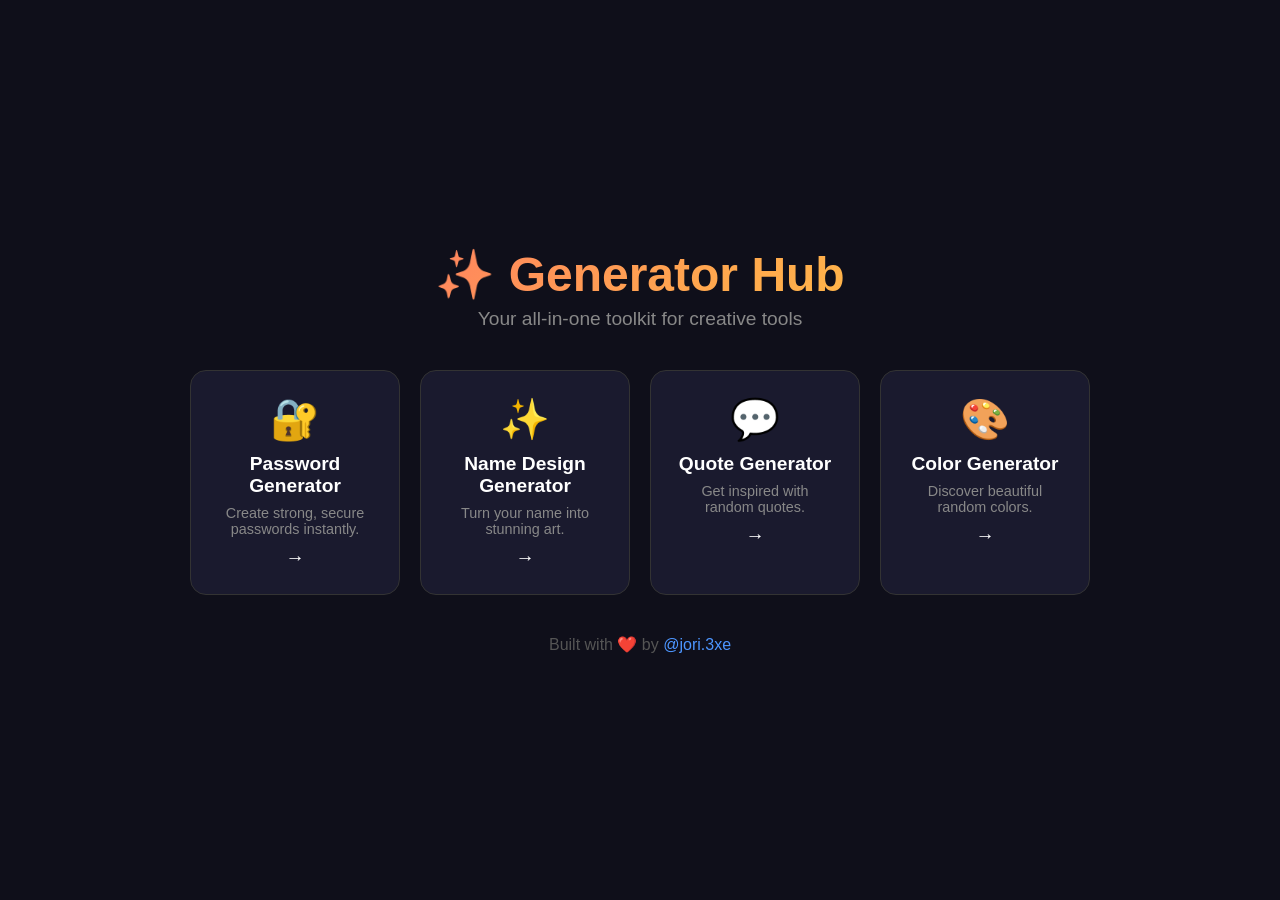
==== index.html @ 3b90edaa "Rename Index.html to index.html" ====
<!DOCTYPE html>
<html lang="en">
<head>
  <meta charset="UTF-8">
  <meta name="viewport" content="width=device-width, initial-scale=1.0">
  <title>Generator Hub</title>
  <link rel="stylesheet" href="style.css">
</head>
<body>

  <div class="container">
    <header>
      <h1>✨ Generator Hub</h1>
      <p>Your all-in-one toolkit for creative tools</p>
    </header>

    <div class="grid">
      <a href="password.html" class="card">
        <div class="icon">🔐</div>
        <h2>Password Generator</h2>
        <p>Create strong, secure passwords instantly.</p>
        <span class="arrow">→</span>
      </a>

      <a href="name-design.html" class="card">
        <div class="icon">✨</div>
        <h2>Name Design Generator</h2>
        <p>Turn your name into stunning art.</p>
        <span class="arrow">→</span>
      </a>

      <a href="quote.html" class="card">
        <div class="icon">💬</div>
        <h2>Quote Generator</h2>
        <p>Get inspired with random quotes.</p>
        <span class="arrow">→</span>
      </a>

      <a href="color.html" class="card">
        <div class="icon">🎨</div>
        <h2>Color Generator</h2>
        <p>Discover beautiful random colors.</p>
        <span class="arrow">→</span>
      </a>
    </div>

    <footer>
      <p>Built with ❤️ by <a href="https://www.instagram.com/jori.3xe" target="_blank">@jori.3xe</a></p>
    </footer>
  </div>

</body>
</html>
---- style.css ----
* {
  margin: 0;
  padding: 0;
  box-sizing: border-box;
}

body {
  font-family: 'Segoe UI', Tahoma, Geneva, Verdana, sans-serif;
  background: #0f0f1a;
  color: white;
  min-height: 100vh;
  display: flex;
  justify-content: center;
  align-items: center;
  padding: 20px;
}

.container {
  max-width: 900px;
  width: 100%;
}

header {
  text-align: center;
  margin-bottom: 40px;
}

header h1 {
  font-size: 3rem;
  background: linear-gradient(135deg, #ff6b6b, #ffa94d, #ffd93d, #6bcb77, #4d96ff, #9b59b6);
  background-size: 300% 300%;
  -webkit-background-clip: text;
  -webkit-text-fill-color: transparent;
  animation: gradient 4s ease infinite;
}

header p {
  font-size: 1.2rem;
  color: #888;
  margin-top: 5px;
}

@keyframes gradient {
  0%, 100% { background-position: 0% 50%; }
  50% { background-position: 100% 50%; }
}

.grid {
  display: grid;
  grid-template-columns: repeat(auto-fit, minmax(200px, 1fr));
  gap: 20px;
}

.card {
  background: #1a1a2e;
  padding: 25px;
  border-radius: 16px;
  text-decoration: none;
  color: white;
  text-align: center;
  transition: transform 0.3s, box-shadow 0.3s;
  border: 1px solid #333;
}

.card:hover {
  transform: translateY(-8px);
  box-shadow: 0 10px 30px rgba(255, 255, 255, 0.05);
  border-color: #4d96ff;
}

.card .icon {
  font-size: 2.5rem;
  margin-bottom: 10px;
}

.card h2 {
  font-size: 1.2rem;
  margin-bottom: 8px;
}

.card p {
  font-size: 0.9rem;
  color: #888;
}

.card .arrow {
  display: inline-block;
  margin-top: 10px;
  font-size: 1.2rem;
  transition: transform 0.3s;
}

.card:hover .arrow {
  transform: translateX(5px);
}

footer {
  text-align: center;
  margin-top: 40px;
  color: #555;
}

footer a {
  color: #4d96ff;
  text-decoration: none;
}

footer a:hover {
  text-decoration: underline;
}
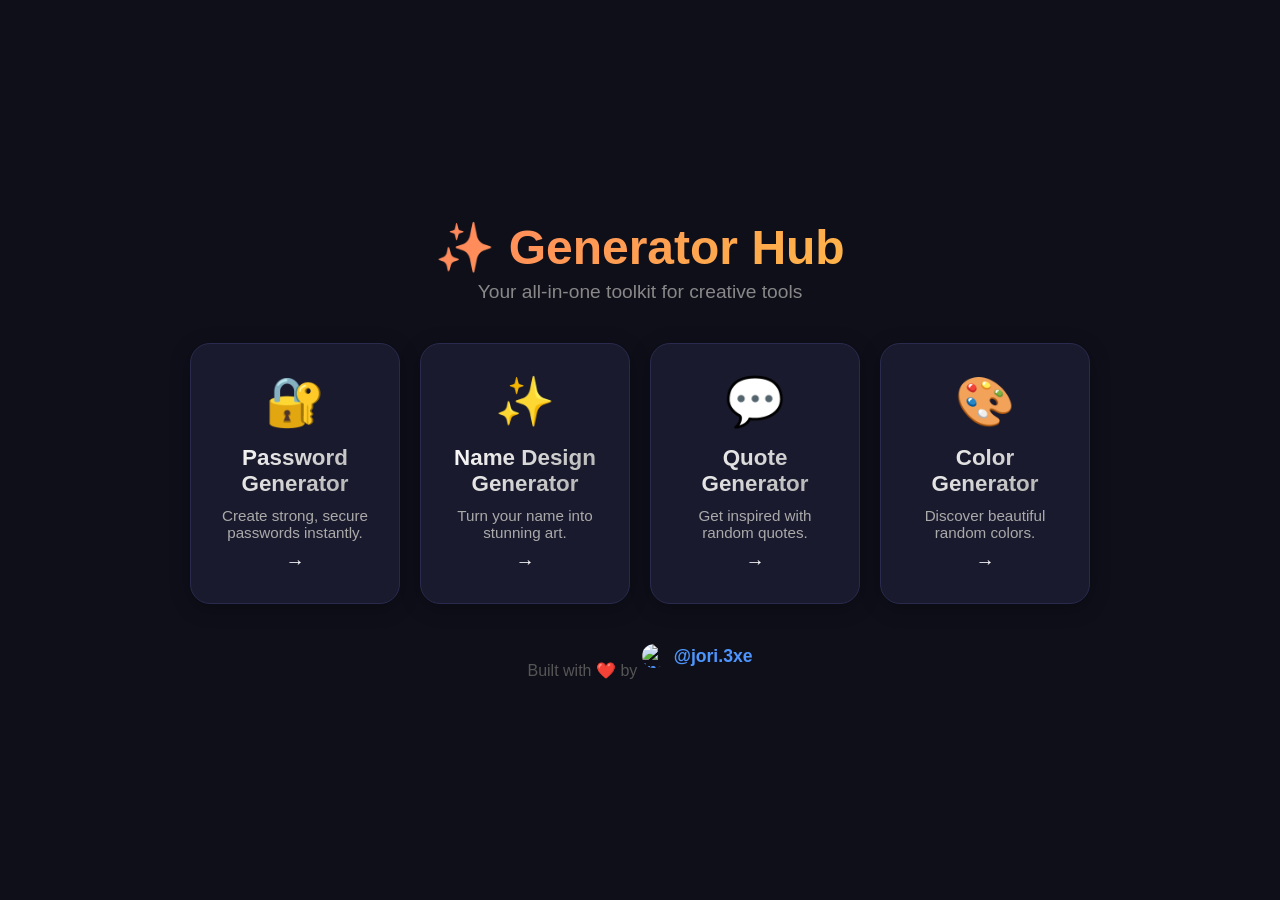
==== commit 039da839: "Update index.html" ====
--- a/index.html
+++ b/index.html
@@ -45,7 +45,13 @@
     </div>
 
     <footer>
-      <p>Built with ❤️ by <a href="https://www.instagram.com/jori.3xe" target="_blank">@jori.3xe</a></p>
+      <p>
+        Built with ❤️ by 
+        <a href="https://www.instagram.com/jori.3xe" target="_blank" class="instagram-link">
+          <img src="https://upload.wikimedia.org/wikipedia/commons/9/95/Instagram_logo_2022.svg" alt="Instagram">
+          @jori.3xe
+        </a>
+      </p>
     </footer>
   </div>
 
--- a/style.css
+++ b/style.css
@@ -53,34 +53,38 @@
 
 .card {
   background: #1a1a2e;
-  padding: 25px;
-  border-radius: 16px;
+  padding: 30px;
+  border-radius: 20px;
   text-decoration: none;
   color: white;
   text-align: center;
-  transition: transform 0.3s, box-shadow 0.3s;
-  border: 1px solid #333;
+  transition: all 0.3s ease;
+  border: 1px solid #2a2a4e;
+  box-shadow: 0 4px 20px rgba(0,0,0,0.3);
 }
 
 .card:hover {
-  transform: translateY(-8px);
-  box-shadow: 0 10px 30px rgba(255, 255, 255, 0.05);
+  transform: translateY(-10px) scale(1.02);
   border-color: #4d96ff;
+  box-shadow: 0 10px 40px rgba(77, 150, 255, 0.2);
 }
 
 .card .icon {
-  font-size: 2.5rem;
-  margin-bottom: 10px;
+  font-size: 3rem;
+  margin-bottom: 15px;
 }
 
 .card h2 {
-  font-size: 1.2rem;
-  margin-bottom: 8px;
+  font-size: 1.4rem;
+  margin-bottom: 10px;
+  background: linear-gradient(135deg, #fff, #aaa);
+  -webkit-background-clip: text;
+  -webkit-text-fill-color: transparent;
 }
 
 .card p {
-  font-size: 0.9rem;
-  color: #888;
+  font-size: 0.95rem;
+  color: #aaa;
 }
 
 .card .arrow {
@@ -100,11 +104,24 @@
   color: #555;
 }
 
-footer a {
+.instagram-link {
+  display: inline-flex;
+  align-items: center;
+  gap: 8px;
   color: #4d96ff;
   text-decoration: none;
+  font-weight: bold;
+  font-size: 1.1rem;
+  transition: color 0.3s;
 }
 
-footer a:hover {
-  text-decoration: underline;
+.instagram-link:hover {
+  color: #ff6b6b;
 }
+
+.instagram-link img {
+  width: 24px;
+  height: 24px;
+  border-radius: 50%;
+  object-fit: cover;
+}
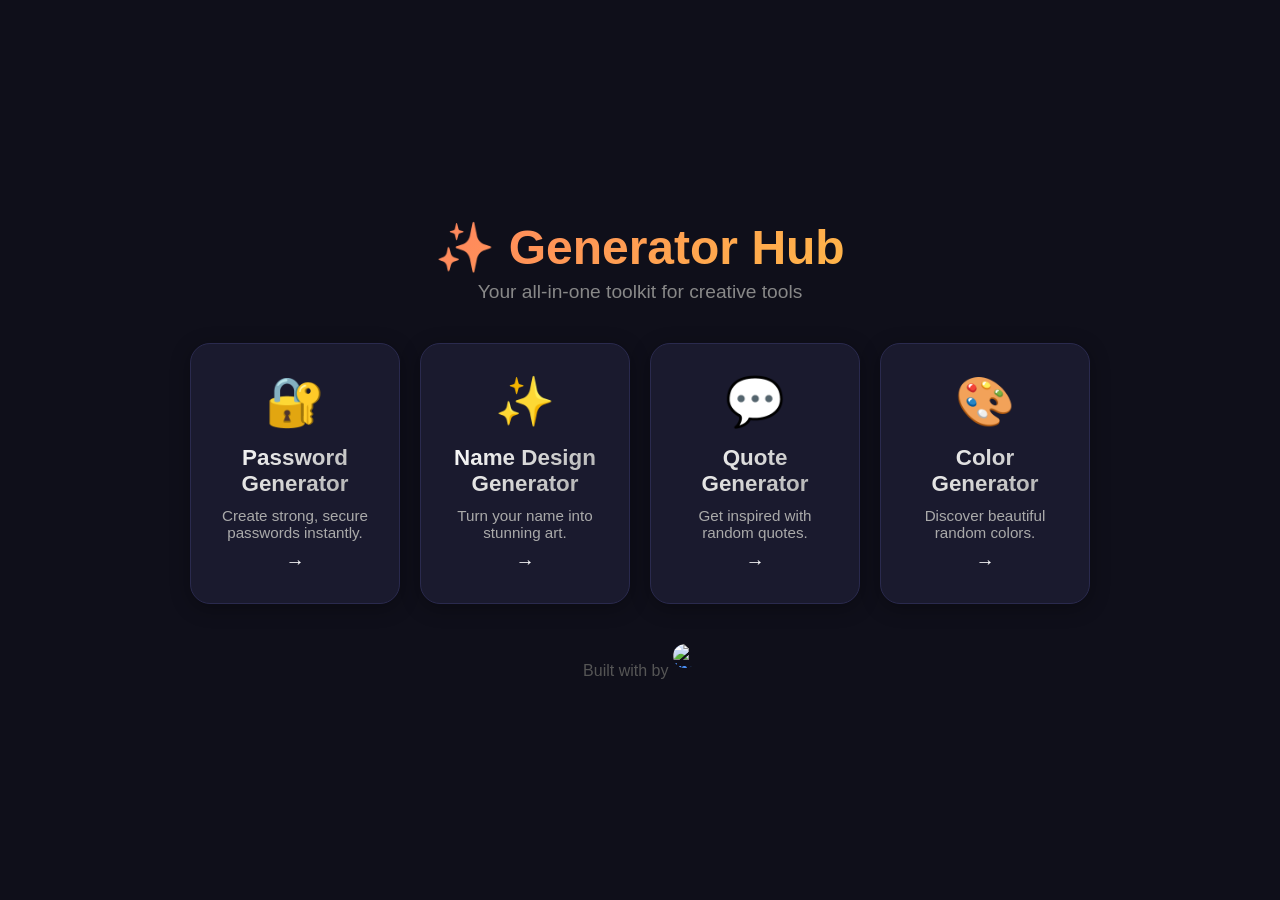
==== commit ba4a102a: "Update index.html" ====
--- a/index.html
+++ b/index.html
@@ -46,10 +46,10 @@
 
     <footer>
       <p>
-        Built with ❤️ by 
+        Built with by 
         <a href="https://www.instagram.com/jori.3xe" target="_blank" class="instagram-link">
           <img src="https://upload.wikimedia.org/wikipedia/commons/9/95/Instagram_logo_2022.svg" alt="Instagram">
-          @jori.3xe
+        
         </a>
       </p>
     </footer>
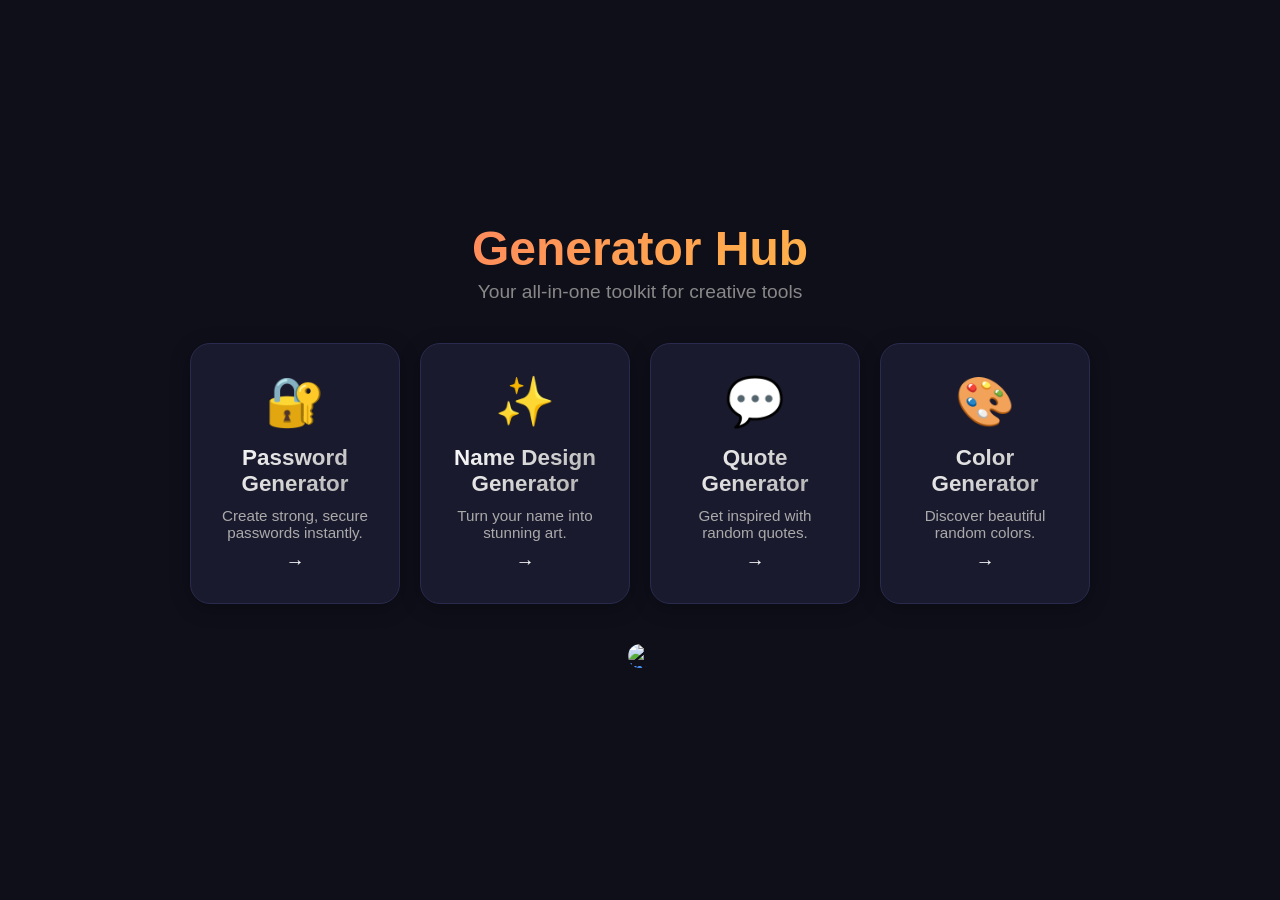
==== commit 49488849: "Update index.html" ====
--- a/index.html
+++ b/index.html
@@ -10,7 +10,7 @@
 
   <div class="container">
     <header>
-      <h1>✨ Generator Hub</h1>
+      <h1>Generator Hub</h1>
       <p>Your all-in-one toolkit for creative tools</p>
     </header>
 
@@ -46,7 +46,7 @@
 
     <footer>
       <p>
-        Built with by 
+    
         <a href="https://www.instagram.com/jori.3xe" target="_blank" class="instagram-link">
           <img src="https://upload.wikimedia.org/wikipedia/commons/9/95/Instagram_logo_2022.svg" alt="Instagram">
         
